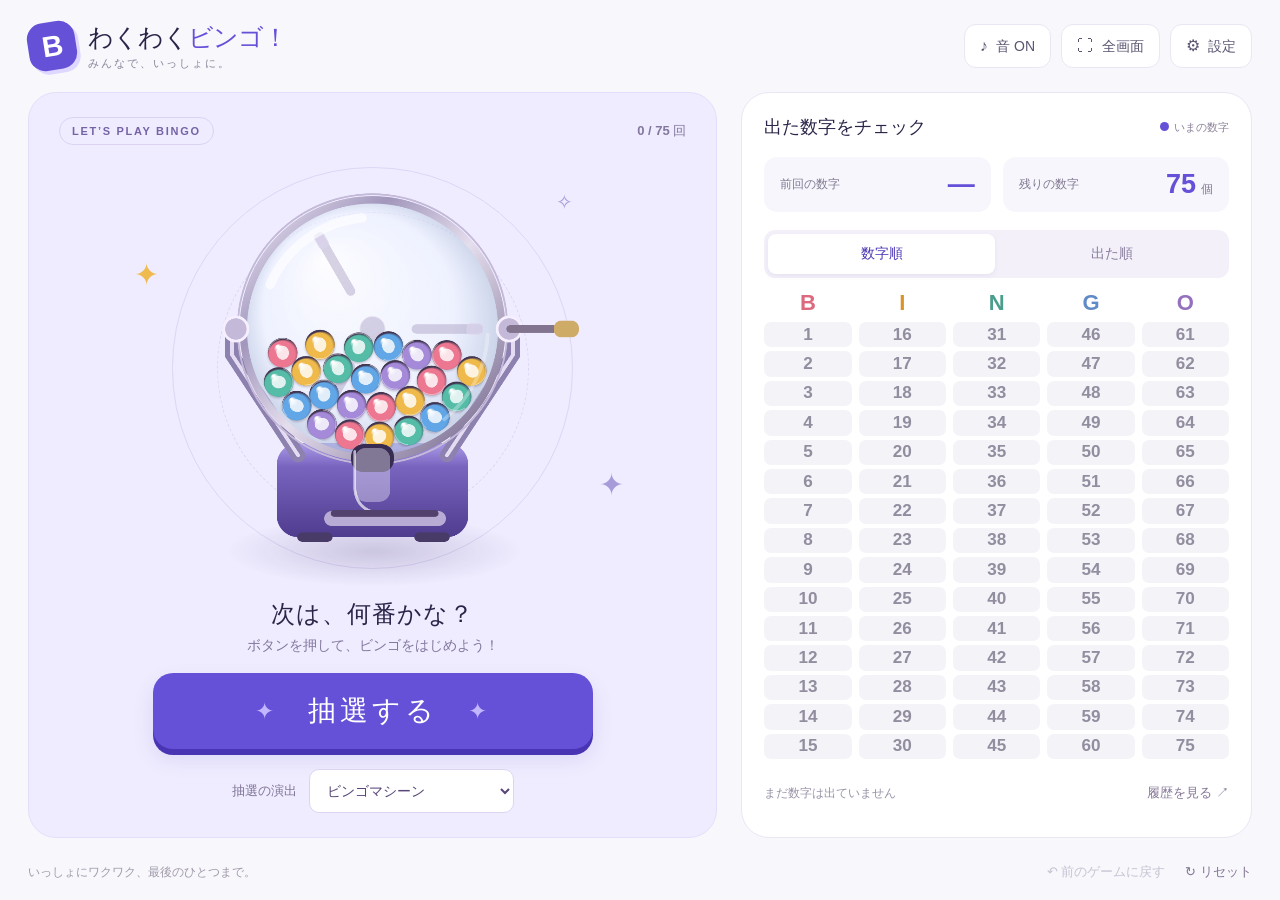
==== index.html @ d3f9563e "Initial commit" ====
<!doctype html>
<html lang="ja">
<head><meta charset="utf-8"><meta name="viewport" content="width=device-width,initial-scale=1,viewport-fit=cover"><meta name="theme-color" content="#5944cd"><meta name="apple-mobile-web-app-capable" content="yes"><meta name="apple-mobile-web-app-status-bar-style" content="default"><meta name="description" content="大きな数字と楽しい演出。みんなで遊べる75球ビンゴ抽選ゲーム。"><title>わくわくビンゴ！</title><link rel="icon" href="icon.svg" type="image/svg+xml"><link rel="apple-touch-icon" href="icon-192.png"><link rel="manifest" href="manifest.webmanifest"><link rel="stylesheet" href="style.css"></head>
<body>
<div class="app">
 <header><a class="brand" href="./" aria-label="わくわくビンゴ ホーム"><span class="brand-icon">B</span><span>わくわく<span class="purple">ビンゴ！</span><small>みんなで、いっしょに。</small></span></a><nav><button id="sound" class="utility" aria-label="効果音を切り替え">♪ <span>音 ON</span></button><button id="fullscreen" class="utility">⛶ <span>全画面</span></button><button id="settings" class="utility">⚙ <span>設定</span></button></nav></header>
 <p class="orientation">横向きにすると、より見やすく遊べます</p>
 <main>
  <section class="play-panel" aria-label="ビンゴ抽選">
   <div class="panel-top"><span class="pill">LET’S PLAY BINGO</span><span id="draw-count">0 / 75 回</span></div>
   <div class="stage" id="stage"><div class="stage-orbit orbit-one"></div><div class="stage-orbit orbit-two"></div><span class="spark spark-one">✦</span><span class="spark spark-two">✦</span><span class="spark spark-three">✧</span>
    <div id="animation" aria-hidden="true"><canvas id="scene" width="640" height="480"></canvas></div>
    <div class="result" id="result" hidden><span id="letter"></span><strong id="number"></strong></div>
    <div id="countdown" aria-hidden="true"></div><div id="confetti" aria-hidden="true"></div>
   </div>
   <div class="play-caption"><h1 id="message" aria-live="polite">次は、何番かな？</h1><p id="hint">ボタンを押して、ビンゴをはじめよう！</p></div>
   <div class="play-actions"><button id="draw" class="draw-button"><span>✦</span> 抽選する <span>✦</span></button><label class="mode-label" for="mode">抽選の演出 <select id="mode"><option value="machine">ビンゴマシーン</option><option value="treasure">宝箱</option><option value="rocket">ロケット</option><option value="monster">モンスターカプセル</option><option value="simple">シンプル（演出なし）</option><option value="random">おまかせ</option></select></label></div>
  </section>
  <section class="board-panel" aria-labelledby="board-title"><div class="board-top"><h2 id="board-title">出た数字をチェック</h2><span class="latest-key"><i></i>いまの数字</span></div><div class="stats"><div><span>前回の数字</span><strong id="previous">—</strong></div><div><span>残りの数字</span><strong><b id="remaining">75</b><small>個</small></strong></div></div><div class="board-tabs" role="tablist" aria-label="数字の並び方"><button id="numbers-tab" role="tab" aria-selected="true" aria-controls="board" tabindex="0">数字順</button><button id="order-tab" role="tab" aria-selected="false" aria-controls="order-panel" tabindex="-1">出た順</button></div><div id="board" class="board" role="tabpanel" aria-labelledby="numbers-tab" tabindex="0"></div><div id="order-panel" role="tabpanel" aria-labelledby="order-tab" tabindex="0" hidden><p class="order-guide">左から右へ、出た順番に表示</p><ol id="order-list"></ol><p id="order-empty">まだ数字は出ていません</p></div><div class="board-bottom"><span id="board-summary">まだ数字は出ていません</span><button id="history" class="text-button">履歴を見る ↗</button></div></section>
 </main>
 <footer><span>いっしょにワクワク、最後のひとつまで。</span><div class="reset-actions"><button id="restore" class="text-button" disabled>↶ 前のゲームに戻す</button><button id="reset" class="text-button">↻ リセット</button></div></footer><p id="notice" role="status"></p>
</div>
<dialog id="settings-dialog"><form method="dialog"><div class="dialog-title"><h2>遊びかたの設定</h2><button class="close" aria-label="閉じる">×</button></div><label class="setting">BINGOの文字を表示<input type="checkbox" id="letters-setting"></label><label class="setting">効果音<input type="checkbox" id="sound-setting"></label><label class="setting">数字を読み上げる<input type="checkbox" id="speech-setting"></label><label class="setting">演出の速さ<select id="speed-setting"><option value="normal">通常</option><option value="fast">はやい</option></select></label><p class="dialog-note">設定とゲームの続きは、このブラウザに保存されます。読み上げは端末の日本語音声を使います。</p><button class="primary">できた！</button></form></dialog>
<dialog id="history-dialog"><div class="dialog-title"><h2>抽選の履歴</h2><button class="close" aria-label="閉じる">×</button></div><p class="dialog-note">上から、出た順番に並んでいます。</p><ol id="history-list"></ol></dialog>
<dialog id="reset-dialog"><form method="dialog"><h2>本当にリセットしますか？</h2><p class="dialog-note">数字と履歴をリセットして、最初からはじめます。直前のゲームは1回分保存され、「前のゲームに戻す」で復元できます。設定はそのままです。</p><div class="dialog-actions"><button value="cancel" class="secondary">つづける</button><button value="reset" class="primary">最初からはじめる</button></div></form></dialog>
<dialog id="restore-dialog"><form method="dialog"><h2>前のゲームに戻しますか？</h2><p id="restore-summary" class="dialog-note"></p><p class="dialog-note">現在のゲームを、リセット前の状態に戻します。遊びかたの設定はそのままです。</p><div class="dialog-actions"><button value="cancel" class="secondary">やめる</button><button value="restore" class="primary">前のゲームに戻す</button></div></form></dialog>
<script src="engine.js"></script><script src="machine.js"></script><script src="app.js"></script>
</body></html>
---- style.css ----
@charset "UTF-8";
:root{font-family:"Arial Rounded MT Bold","Hiragino Maru Gothic ProN","Yu Gothic",Meiryo,sans-serif;color:#292548;background:#f7f7fc;font-synthesis:none;--purple:#6550d8;--deep:#4934b4;--line:#e9e7f3}*{box-sizing:border-box}body{margin:0}button,select,input{font:inherit}button,select{touch-action:manipulation}button{cursor:pointer}button:focus-visible,select:focus-visible,a:focus-visible{outline:3px solid #f19c25;outline-offset:4px}button:disabled{cursor:default}button{border:0}button:active:not(:disabled){transform:translateY(2px)}[hidden]{display:none!important}.app{max-width:1536px;height:100vh;height:100dvh;min-height:580px;margin:auto;padding:max(18px,env(safe-area-inset-top)) max(28px,env(safe-area-inset-right)) max(12px,env(safe-area-inset-bottom)) max(28px,env(safe-area-inset-left));display:flex;flex-direction:column;gap:18px}header{display:flex;align-items:center;justify-content:space-between;min-height:56px}.brand{display:flex;align-items:center;gap:12px;text-decoration:none;color:inherit;font-weight:900;font-size:25px;letter-spacing:-1px}.brand-icon{display:grid;place-items:center;border-radius:16px;background:var(--purple);color:white;width:48px;height:48px;font-size:29px;transform:rotate(-9deg);box-shadow:3px 4px 0 #ded7ff}.brand small{display:block;font-size:11px;letter-spacing:2px;color:#898499;margin-top:2px}.purple{color:var(--purple)}nav{display:flex;gap:10px}.utility{min-height:44px;padding:8px 15px;border:1px solid var(--line);border-radius:12px;background:white;color:#5a5571;font-size:16px}.utility span{font-size:14px;margin-left:4px}main{display:grid;grid-template-columns:minmax(0,1.35fr) minmax(0,1fr);gap:24px;flex:1;min-height:0}.play-panel{background:#efecff;border:1px solid #e5defb;border-radius:28px;position:relative;overflow:hidden;display:flex;flex-direction:column;padding:24px 30px}.panel-top{display:flex;align-items:center;justify-content:space-between;color:#84789f;font-size:13px;font-weight:700;z-index:1}.pill{border:1px solid #dcd3f3;padding:7px 12px;border-radius:30px;font-size:11px;letter-spacing:1.7px;color:#7563a6}.stage{position:relative;flex:1;min-height:100px;display:grid;place-items:center}.stage-orbit{position:absolute;border:1px solid #ddd5f5;border-radius:50%;aspect-ratio:1;max-height:95%;height:90%}.orbit-two{height:70%;border-style:dashed}.spark{position:absolute;color:#a89bda;font-size:30px}.spark-one{left:12%;top:25%;color:#efba4e}.spark-two{right:10%;bottom:20%}.spark-three{right:18%;top:10%;font-size:20px}#animation{position:absolute;inset:0;display:grid;place-items:center}canvas{max-width:100%;max-height:100%;object-fit:contain;width:100%;height:100%}.result{position:relative;width:min(80%,340px);aspect-ratio:1;border-radius:50%;display:flex;align-items:center;justify-content:center;flex-direction:column;background:#fffdf9;border:12px solid white;box-shadow:0 12px 0 #ddd4f7,0 18px 35px #9c8dc926;max-height:95%}.result span{font-size:clamp(24px,4vh,45px);font-weight:900;color:var(--purple);line-height:1}.result strong{font-family:Arial,sans-serif;font-size:clamp(90px,25vh,230px);font-weight:900;line-height:1;color:#4731aa;letter-spacing:-8px;padding-right:7px}.result.pop{animation:pop .45s cubic-bezier(.2,1.5,.5,1)}.play-caption{text-align:center;z-index:1;margin:7px 0 16px}.play-caption h1{font-size:24px;margin:0 0 7px;letter-spacing:1px}.play-caption p{font-size:14px;color:#84789e;margin:0;min-height:20px}.play-actions{z-index:1;width:min(100%,440px);margin:auto}.draw-button{width:100%;height:76px;border-radius:20px;background:var(--purple);box-shadow:0 6px 0 var(--deep),0 10px 20px #6854bb25;color:white;font-size:28px;letter-spacing:4px;font-weight:800;display:flex;align-items:center;justify-content:center;gap:30px}.draw-button span{font-size:23px;color:#c2b6ff}.draw-button:active:not(:disabled){transform:translateY(5px);box-shadow:0 1px 0 var(--deep)}.draw-button:disabled{opacity:.65}.mode-label{display:flex;align-items:center;justify-content:center;gap:12px;margin-top:20px;font-size:13px;color:#807396}select{max-width:100%;background:#fff;border:1px solid #ddd5f0;color:#574677;border-radius:10px;padding:10px 30px 10px 13px;font-size:14px;min-height:44px}.board-panel{display:flex;flex-direction:column;padding:22px;background:white;border:1px solid var(--line);border-radius:28px;min-height:0}.board-top{display:flex;align-items:center;justify-content:space-between;gap:8px}.board-top h2{font-size:18px;margin:0}.latest-key{font-size:11px;color:#8c819a;white-space:nowrap}.latest-key i{display:inline-block;width:9px;height:9px;background:var(--purple);border-radius:50%;margin-right:5px}.stats{display:flex;gap:12px;margin:18px 0}.stats>div{flex:1;display:flex;align-items:center;justify-content:space-between;background:#f7f6fc;border-radius:13px;padding:12px 16px;gap:6px}.stats span{font-size:12px;color:#817992}.stats strong{font-size:27px;color:var(--purple);white-space:nowrap}.stats b{font-weight:800}.stats small{font-size:12px;margin-left:5px;color:#817992}.board{display:grid;grid-template-columns:repeat(5,minmax(0,1fr));grid-template-rows:30px repeat(15,minmax(0,1fr));gap:4px 7px;flex:1;min-height:0}.column-label{display:grid;place-items:center;font-size:22px;font-weight:900;color:var(--column)}.tile{border-radius:7px;display:grid;place-items:center;background:#f4f3f8;color:#928d9f;font-family:Arial,sans-serif;font-size:clamp(12px,1.9vh,18px);font-weight:700;min-height:0}.tile.drawn{background:var(--tint);color:var(--column)}.tile.latest{background:var(--purple);color:white;outline:2px solid #b6a5ff;outline-offset:1px;box-shadow:0 2px 7px #8065d344}.board-bottom{display:flex;align-items:center;justify-content:space-between;padding-top:12px;gap:8px;color:#9a92a7;font-size:12px}.text-button{color:#857696;background:none;min-height:44px;padding:7px 0;font-size:13px}footer{display:flex;justify-content:space-between;align-items:center;min-height:28px;font-size:12px;color:#a29aaa}footer .text-button{min-height:30px}.orientation{display:none}#notice{position:fixed;bottom:12px;left:50%;transform:translateX(-50%);background:#342b50;color:white;padding:12px 20px;border-radius:12px;z-index:9;margin:0;max-width:90%;font-size:14px}#notice:empty{display:none}dialog{border:1px solid var(--line);border-radius:24px;padding:28px;width:min(92vw,480px);max-height:85dvh;color:#332b50;box-shadow:0 25px 100px #27204433}dialog::backdrop{background:#2b22477a;backdrop-filter:blur(4px)}.dialog-title{display:flex;align-items:center;justify-content:space-between;margin-bottom:18px}dialog h2{font-size:22px;margin:0}.close{width:44px;height:44px;font-size:27px;border-radius:50%;background:#f3f0fb;color:#6e5a94}.setting{display:flex;justify-content:space-between;align-items:center;gap:15px;padding:17px 0;border-bottom:1px solid var(--line);font-size:16px}.setting input{width:25px;height:25px;accent-color:var(--purple)}.dialog-note{font-size:14px;line-height:1.8;color:#8b809d;margin:20px 0}.primary,.secondary{border-radius:12px;padding:14px 18px;min-height:48px;font-weight:700}.primary{background:var(--purple);color:white}.secondary{background:#f0edf9;color:#6c5b8a}.dialog-actions{display:flex;gap:10px;justify-content:flex-end}#history-list{display:grid;grid-template-columns:repeat(3,1fr);gap:10px;padding:0;list-style:none;counter-reset:history}#history-list li{counter-increment:history;background:#f4f1fc;padding:12px;border-radius:9px;font-weight:800}#history-list li::before{content:counter(history)". ";font-size:12px;color:#a79bb8;font-weight:400}#countdown{position:absolute;font-size:100px;font-weight:900;color:var(--deep);text-shadow:0 3px white;top:8%}#confetti{position:absolute;inset:0;overflow:hidden;pointer-events:none}#confetti i{position:absolute;top:-12px;width:9px;height:15px;animation:fall 2.2s linear forwards}.busy .spark{animation:twinkle .6s infinite alternate}.simple .pop{animation:none}@keyframes pop{from{transform:scale(.65);opacity:0}to{transform:scale(1);opacity:1}}@keyframes twinkle{to{transform:scale(1.5) rotate(40deg)}}@keyframes fall{to{transform:translateY(450px) rotate(600deg);opacity:0}}
@media(min-width:761px) and (max-height:740px){.app{gap:12px;padding-top:12px;padding-bottom:8px}header{min-height:48px}.play-panel{padding:18px 24px}.board-panel{padding:17px 20px}.stats{margin:12px 0}.stats>div{padding:9px 12px}.play-caption{margin:3px 0 12px}.play-caption h1{font-size:21px}.draw-button{height:62px}.mode-label{margin-top:13px}.board-bottom{padding-top:6px}.board{gap:3px 6px}.result{width:min(74%,290px)}}
@media(max-width:1000px) and (min-width:761px){.app{padding-left:18px;padding-right:18px}main{gap:16px;grid-template-columns:1.25fr 1fr}.board-panel{padding:16px}.board-top h2{font-size:16px}.latest-key{font-size:10px}}
@media(max-width:760px){.app{height:auto;min-height:100dvh;padding:16px;gap:15px}.brand{font-size:20px;gap:8px}.brand-icon{width:39px;height:39px;font-size:25px}.brand small{font-size:9px;letter-spacing:1px}nav{gap:6px}.utility{padding:8px 12px}.utility span{display:none}main{display:flex;flex-direction:column;gap:18px}.play-panel{height:560px;min-height:500px;padding:20px}.stage{min-height:235px}.result{max-height:95%;width:245px}.result strong{font-size:155px}.result span{font-size:28px}.play-caption h1{font-size:21px}.play-caption p{font-size:12px}.draw-button{height:66px;font-size:26px}.board-panel{height:650px;padding:20px}.board{grid-template-rows:30px repeat(15,minmax(0,1fr));gap:5px 8px}.tile{font-size:17px}.orientation{display:block;text-align:center;margin:0;font-size:11px;color:#a092b3}footer{gap:10px;align-items:flex-start}footer>span{max-width:180px;line-height:1.8}#history-list{grid-template-columns:repeat(3,1fr)}}@media(prefers-reduced-motion:reduce){*,*::before,*::after{animation:none!important;scroll-behavior:auto!important}}

.stage{container-type:size}#animation canvas{position:absolute;inset:0;width:100%;height:100%;min-height:0}.result{width:min(80%,90cqh,340px);max-height:none}.result strong{font-size:clamp(80px,59cqh,220px)}

.board-tabs{display:flex;gap:4px;background:#f3f0fa;border-radius:11px;padding:4px;margin:0 0 10px;flex-shrink:0}
.board-tabs button{flex:1;min-height:40px;border-radius:8px;background:transparent;color:#887b9c;font-size:14px;font-weight:700}
.board-tabs button[aria-selected="true"]{background:white;color:var(--deep);box-shadow:0 2px 5px #44337712}
#order-panel{position:relative;display:flex;flex-direction:column;flex:1;min-height:0}
.order-guide{font-size:12px;color:#93869f;margin:0;height:30px;display:flex;align-items:center;justify-content:center;flex-shrink:0}
#order-list{list-style:none;padding:0;margin:0;display:grid;grid-template-columns:repeat(5,minmax(0,1fr));grid-template-rows:repeat(15,minmax(0,1fr));gap:4px 7px;flex:1;min-height:0}
.order-tile{display:flex;align-items:center;justify-content:center;gap:7px;border-radius:7px;background:#f0eafa;color:#644ab8;min-height:0;font-family:Arial,sans-serif}
.order-rank{font-size:12px;font-weight:400;color:#998baa}
.order-tile strong{font-size:clamp(12px,1.9vh,18px)}
.order-tile.latest{background:var(--purple);color:white;outline:2px solid #b6a5ff;outline-offset:1px}
.order-tile.latest .order-rank{color:#ded4ff}
#order-empty{position:absolute;left:0;right:0;top:35%;text-align:center;color:#9688a5;font-size:14px}
@media(min-width:761px) and (max-height:740px){.board-tabs{margin-bottom:6px}.stats{margin:10px 0}.board-tabs button{min-height:36px}#order-list{gap:3px 6px}}

.reset-actions{display:flex;align-items:center;gap:20px}.reset-actions button:disabled{opacity:.4}.reset-actions #restore:not(:disabled){color:var(--deep)}@media(max-width:760px){footer{flex-wrap:wrap}.reset-actions{margin-left:auto;gap:16px}}
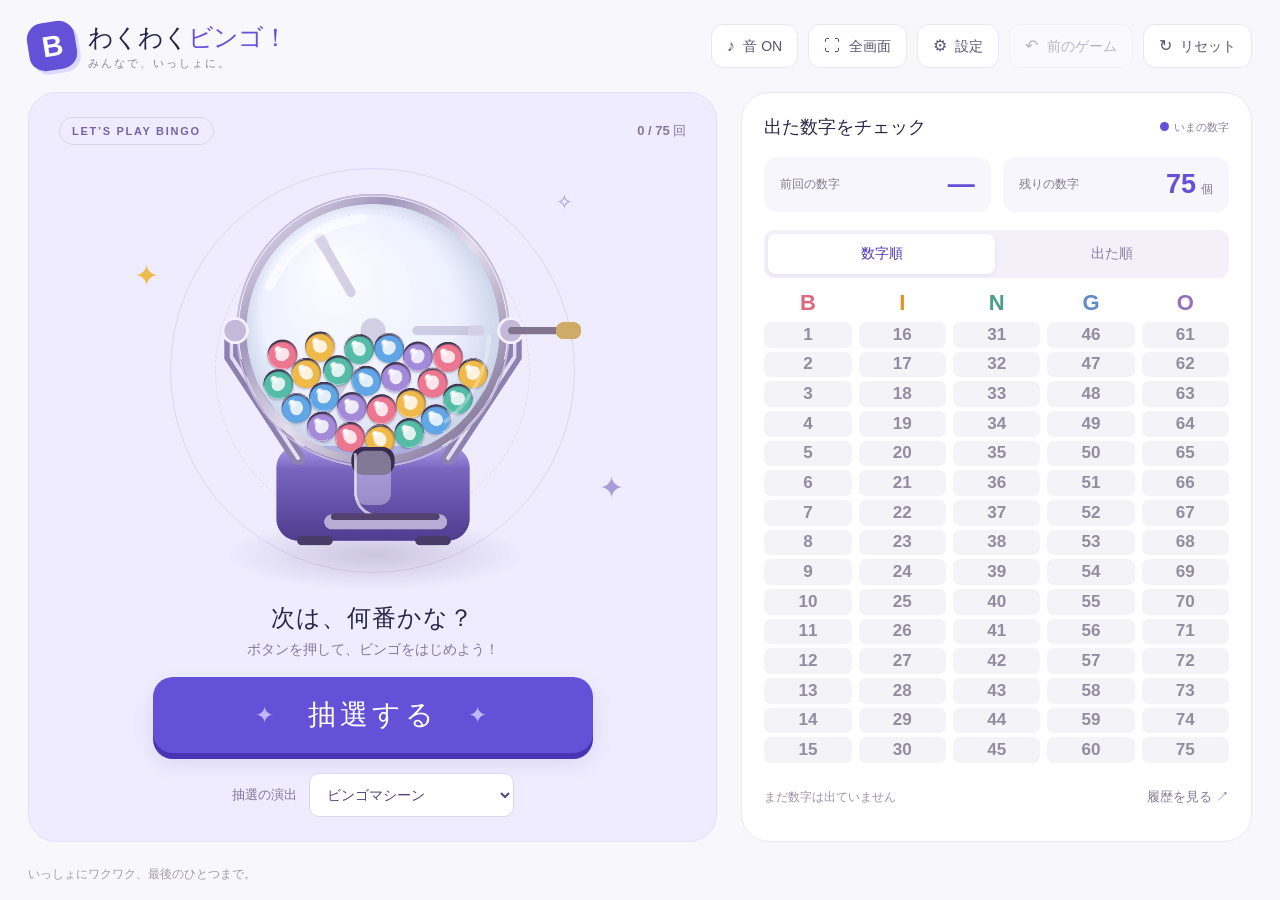
==== commit 69b212e2: "reset change" ====
--- a/index.html
+++ b/index.html
@@ -3,7 +3,7 @@
 <head><meta charset="utf-8"><meta name="viewport" content="width=device-width,initial-scale=1,viewport-fit=cover"><meta name="theme-color" content="#5944cd"><meta name="apple-mobile-web-app-capable" content="yes"><meta name="apple-mobile-web-app-status-bar-style" content="default"><meta name="description" content="大きな数字と楽しい演出。みんなで遊べる75球ビンゴ抽選ゲーム。"><title>わくわくビンゴ！</title><link rel="icon" href="icon.svg" type="image/svg+xml"><link rel="apple-touch-icon" href="icon-192.png"><link rel="manifest" href="manifest.webmanifest"><link rel="stylesheet" href="style.css"></head>
 <body>
 <div class="app">
- <header><a class="brand" href="./" aria-label="わくわくビンゴ ホーム"><span class="brand-icon">B</span><span>わくわく<span class="purple">ビンゴ！</span><small>みんなで、いっしょに。</small></span></a><nav><button id="sound" class="utility" aria-label="効果音を切り替え">♪ <span>音 ON</span></button><button id="fullscreen" class="utility">⛶ <span>全画面</span></button><button id="settings" class="utility">⚙ <span>設定</span></button></nav></header>
+ <header><a class="brand" href="./" aria-label="わくわくビンゴ ホーム"><span class="brand-icon">B</span><span>わくわく<span class="purple">ビンゴ！</span><small>みんなで、いっしょに。</small></span></a><nav><button id="sound" class="utility" aria-label="効果音を切り替え">♪ <span>音 ON</span></button><button id="fullscreen" class="utility">⛶ <span>全画面</span></button><button id="settings" class="utility">⚙ <span>設定</span></button><button id="restore" class="utility" disabled>↶ <span>前のゲーム</span></button><button id="reset" class="utility">↻ <span>リセット</span></button></nav></header>
  <p class="orientation">横向きにすると、より見やすく遊べます</p>
  <main>
   <section class="play-panel" aria-label="ビンゴ抽選">
@@ -18,7 +18,7 @@
   </section>
   <section class="board-panel" aria-labelledby="board-title"><div class="board-top"><h2 id="board-title">出た数字をチェック</h2><span class="latest-key"><i></i>いまの数字</span></div><div class="stats"><div><span>前回の数字</span><strong id="previous">—</strong></div><div><span>残りの数字</span><strong><b id="remaining">75</b><small>個</small></strong></div></div><div class="board-tabs" role="tablist" aria-label="数字の並び方"><button id="numbers-tab" role="tab" aria-selected="true" aria-controls="board" tabindex="0">数字順</button><button id="order-tab" role="tab" aria-selected="false" aria-controls="order-panel" tabindex="-1">出た順</button></div><div id="board" class="board" role="tabpanel" aria-labelledby="numbers-tab" tabindex="0"></div><div id="order-panel" role="tabpanel" aria-labelledby="order-tab" tabindex="0" hidden><p class="order-guide">左から右へ、出た順番に表示</p><ol id="order-list"></ol><p id="order-empty">まだ数字は出ていません</p></div><div class="board-bottom"><span id="board-summary">まだ数字は出ていません</span><button id="history" class="text-button">履歴を見る ↗</button></div></section>
  </main>
- <footer><span>いっしょにワクワク、最後のひとつまで。</span><div class="reset-actions"><button id="restore" class="text-button" disabled>↶ 前のゲームに戻す</button><button id="reset" class="text-button">↻ リセット</button></div></footer><p id="notice" role="status"></p>
+ <footer><span>いっしょにワクワク、最後のひとつまで。</span></footer><p id="notice" role="status"></p>
 </div>
 <dialog id="settings-dialog"><form method="dialog"><div class="dialog-title"><h2>遊びかたの設定</h2><button class="close" aria-label="閉じる">×</button></div><label class="setting">BINGOの文字を表示<input type="checkbox" id="letters-setting"></label><label class="setting">効果音<input type="checkbox" id="sound-setting"></label><label class="setting">数字を読み上げる<input type="checkbox" id="speech-setting"></label><label class="setting">演出の速さ<select id="speed-setting"><option value="normal">通常</option><option value="fast">はやい</option></select></label><p class="dialog-note">設定とゲームの続きは、このブラウザに保存されます。読み上げは端末の日本語音声を使います。</p><button class="primary">できた！</button></form></dialog>
 <dialog id="history-dialog"><div class="dialog-title"><h2>抽選の履歴</h2><button class="close" aria-label="閉じる">×</button></div><p class="dialog-note">上から、出た順番に並んでいます。</p><ol id="history-list"></ol></dialog>
--- a/style.css
+++ b/style.css
@@ -21,3 +21,18 @@
 @media(min-width:761px) and (max-height:740px){.board-tabs{margin-bottom:6px}.stats{margin:10px 0}.board-tabs button{min-height:36px}#order-list{gap:3px 6px}}
 
 .reset-actions{display:flex;align-items:center;gap:20px}.reset-actions button:disabled{opacity:.4}.reset-actions #restore:not(:disabled){color:var(--deep)}@media(max-width:760px){footer{flex-wrap:wrap}.reset-actions{margin-left:auto;gap:16px}}
+
+/* Top-bar game controls */
+nav{flex-wrap:wrap;justify-content:flex-end}
+#restore:disabled{opacity:.4}
+#restore:not(:disabled){color:var(--deep)}
+@media(max-width:1000px) and (min-width:761px){
+  nav{gap:6px}
+  .utility{padding:8px 10px}
+  .utility span{font-size:12px;margin-left:2px}
+}
+@media(max-width:760px){
+  nav{max-width:58%;justify-content:flex-end}
+  .utility{width:44px;height:44px;padding:0;display:grid;place-items:center}
+  .utility span{display:none}
+}
